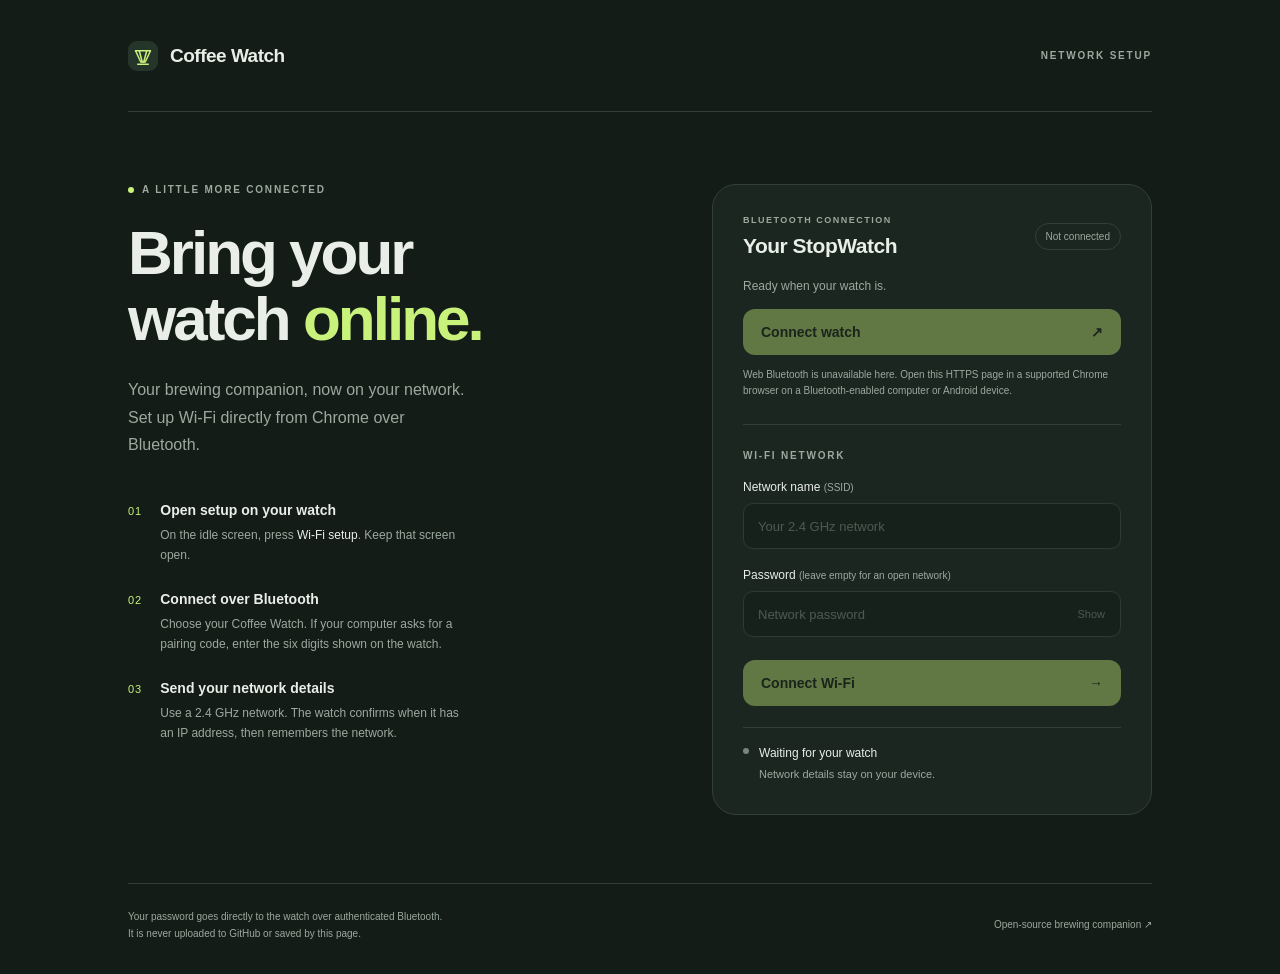
==== web/index.html @ 6f36d67e "Add authenticated BLE Wi-Fi setup and GitHub Pages configuration page" ====
<!doctype html>
<html lang="en">
<head>
  <meta charset="utf-8">
  <meta name="viewport" content="width=device-width, initial-scale=1">
  <meta name="description" content="Connect your Coffee Watch to Wi-Fi using Chrome and Web Bluetooth.">
  <meta http-equiv="Content-Security-Policy" content="default-src 'self'; script-src 'self'; style-src 'self'; connect-src 'none'; img-src 'self' data:; object-src 'none'; base-uri 'none'; form-action 'none'">
  <meta name="theme-color" content="#141c18">
  <title>Wi-Fi setup · Coffee Watch</title>
  <link rel="icon" href="./favicon.svg" type="image/svg+xml">
  <link rel="stylesheet" href="./style.css">
  <script type="module" src="./app.mjs"></script>
</head>
<body>
  <div class="shell">
    <header class="topbar"><a class="brand" href="./" aria-label="Coffee Watch home"><img src="./favicon.svg" width="30" height="30" alt=""><span>Coffee Watch</span></a><span class="edition">NETWORK SETUP</span></header>
    <main>
      <section class="intro" aria-labelledby="title">
        <div class="eyebrow"><span class="dot"></span> A LITTLE MORE CONNECTED</div>
        <h1 id="title">Bring your<br>watch <em>online.</em></h1>
        <p class="lead">Your brewing companion, now on your network. Set up Wi-Fi directly from Chrome over Bluetooth.</p>
        <ol class="steps">
          <li><span class="step-no">01</span><div><h2>Open setup on your watch</h2><p>On the idle screen, press <strong>Wi-Fi setup</strong>. Keep that screen open.</p></div></li>
          <li><span class="step-no">02</span><div><h2>Connect over Bluetooth</h2><p>Choose your Coffee Watch. If your computer asks for a pairing code, enter the six digits shown on the watch.</p></div></li>
          <li><span class="step-no">03</span><div><h2>Send your network details</h2><p>Use a 2.4 GHz network. The watch confirms when it has an IP address, then remembers the network.</p></div></li>
        </ol>
      </section>
      <section class="setup-card" aria-labelledby="setup-title">
        <div class="card-head"><div><div class="eyebrow">BLUETOOTH CONNECTION</div><h2 id="setup-title">Your StopWatch</h2></div><span id="connection-badge" class="badge">Not connected</span></div>
        <p id="device-name" class="device-name">Ready when your watch is.</p>
        <button id="connect" class="primary" type="button">Connect watch <span aria-hidden="true">↗</span></button>
        <p id="compatibility" class="hint">Use Chrome on a Bluetooth-enabled computer or Android device.</p>
        <div class="separator"></div>
        <form id="network-form" autocomplete="off">
          <fieldset id="network-fields" disabled>
            <legend>WI-FI NETWORK</legend>
            <label for="ssid">Network name <span>(SSID)</span></label>
            <input id="ssid" type="text" autocomplete="off" autocapitalize="none" spellcheck="false" placeholder="Your 2.4 GHz network" required>
            <label for="password">Password <span>(leave empty for an open network)</span></label>
            <div class="password-wrap"><input id="password" type="password" autocomplete="off" autocapitalize="none" spellcheck="false" placeholder="Network password"><button id="show-password" class="show" type="button" aria-label="Show password" aria-pressed="false">Show</button></div>
            <button id="join" class="primary join" type="submit">Connect Wi-Fi <span aria-hidden="true">→</span></button>
          </fieldset>
        </form>
        <div id="network-status" class="network-status" role="status" aria-live="polite"><span class="status-dot"></span><div><strong id="status-title">Waiting for your watch</strong><p id="status-detail">Network details stay on your device.</p></div></div>
        <button id="forget" class="text-button" type="button" hidden>Forget saved network</button>
        <p id="error" class="error" role="alert" hidden></p>
      </section>
    </main>
    <footer><p>Your password goes directly to the watch over authenticated Bluetooth.<br>It is never uploaded to GitHub or saved by this page.</p><a href="https://github.com/e7h4n/coffee-watch">Open-source brewing companion <span aria-hidden="true">↗</span></a></footer>
  </div>
</body>
</html>
---- web/style.css ----
:root{color-scheme:dark;--bg:#141c18;--surface:#1b2620;--line:#334038;--fg:#e9eee8;--muted:#9ba99f;--accent:#c9f27b;--error:#f0b5a2;font-family:Inter,ui-sans-serif,-apple-system,BlinkMacSystemFont,"Segoe UI",sans-serif;background:var(--bg);color:var(--fg)}*{box-sizing:border-box}body{margin:0}button,input{font:inherit}button,a,input{-webkit-tap-highlight-color:transparent}a{color:inherit;text-decoration:none}button{cursor:pointer}button:disabled{cursor:not-allowed;opacity:.4}button:focus-visible,a:focus-visible,input:focus-visible{outline:2px solid var(--accent);outline-offset:4px}.shell{max-width:1120px;margin:auto;padding:0 48px}.topbar{height:112px;display:flex;align-items:center;justify-content:space-between;border-bottom:1px solid var(--line)}.brand{display:flex;align-items:center;gap:12px;font-size:19px;font-weight:650;letter-spacing:-.5px}.edition,.eyebrow,legend{font-size:10px;letter-spacing:1.8px;font-weight:650}.edition{color:var(--muted)}main{display:grid;grid-template-columns:1fr 440px;gap:72px;padding:72px 0 68px}.eyebrow{color:var(--muted);display:flex;align-items:center;gap:8px}.dot{width:6px;height:6px;border-radius:50%;background:var(--accent)}h1{font-size:62px;letter-spacing:-3px;line-height:1.06;font-weight:550;margin:25px 0}h1 em{font-style:normal;color:var(--accent)}.lead{font-size:16px;line-height:1.7;max-width:345px;color:var(--muted);margin:0}.steps{padding:0;margin:44px 0 0;list-style:none;display:grid;gap:25px}.steps li{display:flex;gap:18px}.step-no{font-size:11px;letter-spacing:1px;color:var(--accent);padding-top:3px}.steps h2{font-size:14px;font-weight:550;margin:0 0 7px}.steps p{font-size:12px;line-height:1.7;color:var(--muted);margin:0;max-width:310px}.steps strong{font-weight:500;color:var(--fg)}.setup-card{background:var(--surface);border:1px solid var(--line);border-radius:24px;padding:30px;align-self:start}.card-head{display:flex;justify-content:space-between;align-items:center;gap:12px}.card-head .eyebrow{font-size:9px;letter-spacing:1.5px}.card-head h2{font-weight:550;font-size:21px;letter-spacing:-.5px;margin:9px 0 0}.badge{border:1px solid var(--line);border-radius:30px;padding:7px 10px;font-size:10px;white-space:nowrap;color:var(--muted)}.badge.connected{color:var(--accent);border-color:#52693c;background:#263321}.device-name{color:var(--muted);font-size:12px;margin:21px 0 16px}.primary{display:flex;align-items:center;justify-content:space-between;gap:12px;background:var(--accent);color:#182312;border:0;border-radius:12px;padding:15px 18px;width:100%;font-size:14px;font-weight:600;transition:background .15s,transform .15s}.primary:hover:not(:disabled){background:#d6ff8e}.primary:active:not(:disabled){transform:translateY(1px)}.primary.secondary{background:#2b3a30;color:var(--fg);border:1px solid var(--line)}.hint{font-size:10px;color:var(--muted);line-height:1.6;margin:12px 0 0}.separator{height:1px;background:var(--line);margin:25px 0}fieldset{border:0;padding:0;margin:0;min-width:0}legend{color:var(--muted);padding:0;margin-bottom:19px}label{display:block;font-size:12px;margin-bottom:9px}label span{color:var(--muted);font-size:10px}input{width:100%;border:1px solid #405046;background:#141e18;color:var(--fg);border-radius:10px;padding:13px 14px;min-height:46px;font-size:13px}input::placeholder{color:#7d8d81}input:disabled{opacity:.5}#ssid{margin-bottom:19px}.password-wrap{position:relative}.password-wrap input{padding-right:60px}.show{position:absolute;right:10px;top:0;height:46px;border:0;background:transparent;color:var(--muted);font-size:11px}.join{margin-top:23px}.network-status{margin-top:21px;padding:15px 0 0;border-top:1px solid var(--line);display:flex;gap:10px;align-items:flex-start}.status-dot{background:#78867c;width:6px;height:6px;flex:0 0 6px;border-radius:50%;margin-top:5px}.network-status.success .status-dot{background:var(--accent)}.network-status.problem .status-dot{background:var(--error)}.network-status strong{font-size:12px;font-weight:500}.network-status p{font-size:11px;line-height:1.6;color:var(--muted);margin:5px 0 0;overflow-wrap:anywhere}.text-button{border:0;padding:0;background:transparent;color:var(--muted);font-size:11px;text-decoration:underline;text-underline-offset:3px;margin-top:15px}.error{color:var(--error);font-size:12px;line-height:1.6;margin:17px 0 0}footer{border-top:1px solid var(--line);padding:24px 0 32px;display:flex;align-items:center;justify-content:space-between;gap:30px;font-size:10px;color:var(--muted);line-height:1.7}footer p{margin:0}footer a{white-space:nowrap}footer a:hover{color:var(--accent)}[hidden]{display:none!important}@media(max-width:900px){.shell{padding:0 28px}main{gap:32px;grid-template-columns:1fr 400px}h1{font-size:52px;letter-spacing:-2.5px}}@media(max-width:740px){.shell{max-width:520px;padding:0 22px}.topbar{height:82px}main{grid-template-columns:1fr;gap:34px;padding:38px 0}.intro h1{font-size:52px;margin:20px 0}.lead{max-width:100%;font-size:15px}.steps{margin-top:28px;gap:20px}.steps p{max-width:100%}.setup-card{padding:25px;border-radius:20px}footer{align-items:flex-start;flex-direction:column;gap:16px}.edition{font-size:9px}}@media(prefers-reduced-motion:reduce){*{transition:none!important}}
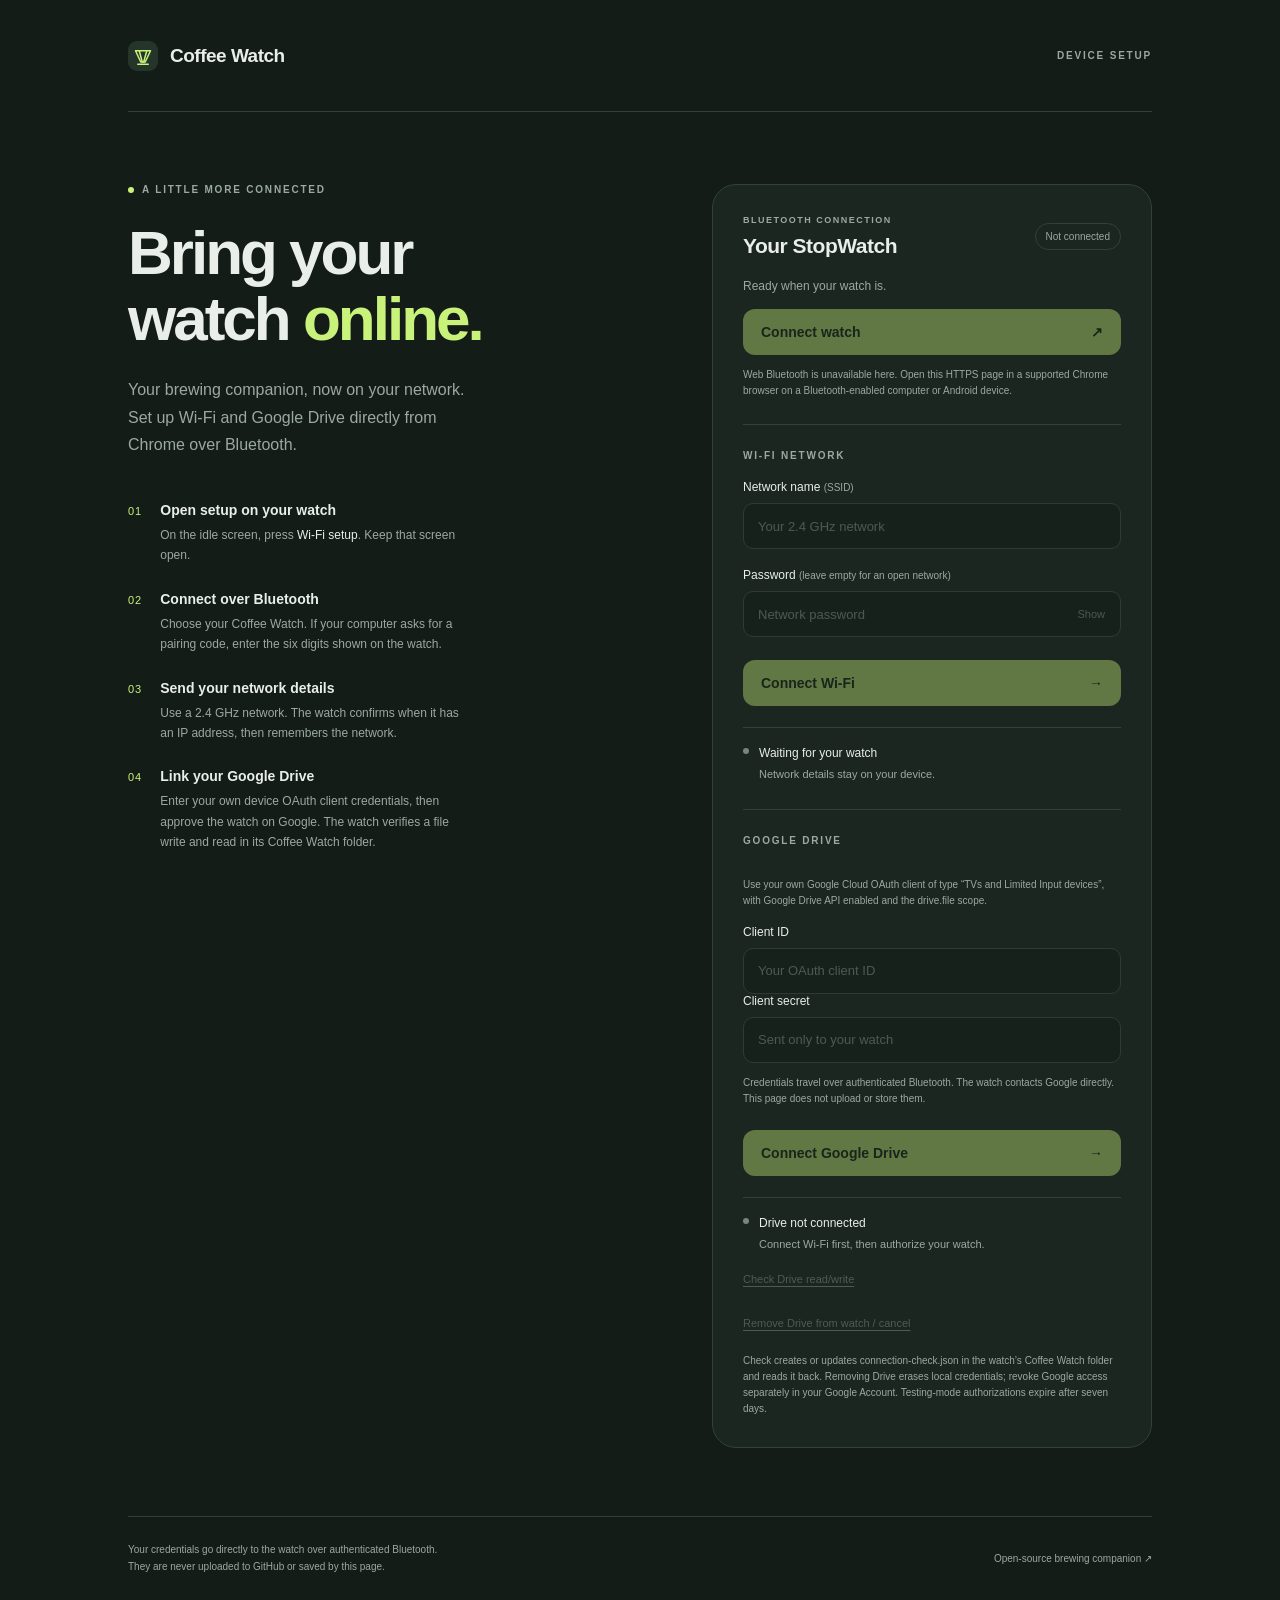
==== commit c0a6e01f: "Add user-provided Google Drive device authorization over secure BLE" ====
--- a/web/index.html
+++ b/web/index.html
@@ -3,32 +3,34 @@
 <head>
   <meta charset="utf-8">
   <meta name="viewport" content="width=device-width, initial-scale=1">
-  <meta name="description" content="Connect your Coffee Watch to Wi-Fi using Chrome and Web Bluetooth.">
+  <meta name="description" content="Configure Coffee Watch Wi-Fi and Google Drive using Chrome and Web Bluetooth.">
   <meta http-equiv="Content-Security-Policy" content="default-src 'self'; script-src 'self'; style-src 'self'; connect-src 'none'; img-src 'self' data:; object-src 'none'; base-uri 'none'; form-action 'none'">
   <meta name="theme-color" content="#141c18">
-  <title>Wi-Fi setup · Coffee Watch</title>
+  <title>Device setup · Coffee Watch</title>
   <link rel="icon" href="./favicon.svg" type="image/svg+xml">
   <link rel="stylesheet" href="./style.css">
   <script type="module" src="./app.mjs"></script>
 </head>
 <body>
   <div class="shell">
-    <header class="topbar"><a class="brand" href="./" aria-label="Coffee Watch home"><img src="./favicon.svg" width="30" height="30" alt=""><span>Coffee Watch</span></a><span class="edition">NETWORK SETUP</span></header>
+    <header class="topbar"><a class="brand" href="./" aria-label="Coffee Watch home"><img src="./favicon.svg" width="30" height="30" alt=""><span>Coffee Watch</span></a><span class="edition">DEVICE SETUP</span></header>
     <main>
       <section class="intro" aria-labelledby="title">
         <div class="eyebrow"><span class="dot"></span> A LITTLE MORE CONNECTED</div>
         <h1 id="title">Bring your<br>watch <em>online.</em></h1>
-        <p class="lead">Your brewing companion, now on your network. Set up Wi-Fi directly from Chrome over Bluetooth.</p>
+        <p class="lead">Your brewing companion, now on your network. Set up Wi-Fi and Google Drive directly from Chrome over Bluetooth.</p>
         <ol class="steps">
           <li><span class="step-no">01</span><div><h2>Open setup on your watch</h2><p>On the idle screen, press <strong>Wi-Fi setup</strong>. Keep that screen open.</p></div></li>
           <li><span class="step-no">02</span><div><h2>Connect over Bluetooth</h2><p>Choose your Coffee Watch. If your computer asks for a pairing code, enter the six digits shown on the watch.</p></div></li>
           <li><span class="step-no">03</span><div><h2>Send your network details</h2><p>Use a 2.4 GHz network. The watch confirms when it has an IP address, then remembers the network.</p></div></li>
+          <li><span class="step-no">04</span><div><h2>Link your Google Drive</h2><p>Enter your own device OAuth client credentials, then approve the watch on Google. The watch verifies a file write and read in its Coffee Watch folder.</p></div></li>
         </ol>
       </section>
       <section class="setup-card" aria-labelledby="setup-title">
         <div class="card-head"><div><div class="eyebrow">BLUETOOTH CONNECTION</div><h2 id="setup-title">Your StopWatch</h2></div><span id="connection-badge" class="badge">Not connected</span></div>
         <p id="device-name" class="device-name">Ready when your watch is.</p>
         <button id="connect" class="primary" type="button">Connect watch <span aria-hidden="true">↗</span></button>
+        <p id="error" class="error" role="alert" hidden></p>
         <p id="compatibility" class="hint">Use Chrome on a Bluetooth-enabled computer or Android device.</p>
         <div class="separator"></div>
         <form id="network-form" autocomplete="off">
@@ -43,10 +45,33 @@
         </form>
         <div id="network-status" class="network-status" role="status" aria-live="polite"><span class="status-dot"></span><div><strong id="status-title">Waiting for your watch</strong><p id="status-detail">Network details stay on your device.</p></div></div>
         <button id="forget" class="text-button" type="button" hidden>Forget saved network</button>
-        <p id="error" class="error" role="alert" hidden></p>
+        <div class="separator"></div>
+        <form id="drive-form" autocomplete="off">
+          <fieldset id="drive-fields" disabled>
+            <legend>GOOGLE DRIVE</legend>
+            <p class="hint">Use your own Google Cloud OAuth client of type “TVs and Limited Input devices”, with Google Drive API enabled and the drive.file scope.</p>
+            <label for="client-id">Client ID</label>
+            <input id="client-id" type="text" autocomplete="off" autocapitalize="none" spellcheck="false" maxlength="128" placeholder="Your OAuth client ID" required>
+            <label for="client-secret">Client secret</label>
+            <input id="client-secret" type="password" autocomplete="off" autocapitalize="none" spellcheck="false" maxlength="96" placeholder="Sent only to your watch" required>
+            <p class="hint">Credentials travel over authenticated Bluetooth. The watch contacts Google directly. This page does not upload or store them.</p>
+            <button class="primary join" type="submit">Connect Google Drive <span aria-hidden="true">→</span></button>
+          </fieldset>
+        </form>
+        <p id="drive-error" class="error" role="alert" hidden></p>
+        <div id="drive-result" class="network-status" role="status" aria-live="polite"><span class="status-dot"></span><div><strong id="drive-title">Drive not connected</strong><p id="drive-detail">Connect Wi-Fi first, then authorize your watch.</p></div></div>
+        <div id="drive-authorization" hidden>
+          <p class="hint">Enter this code on Google’s authorization page:</p>
+          <p id="drive-code" class="authorization-code"></p>
+          <a id="drive-authorize" class="primary authorization-link" target="_blank" rel="noopener noreferrer" referrerpolicy="no-referrer">Open Google authorization ↗</a>
+        </div>
+        <a id="drive-folder" class="text-button" target="_blank" rel="noopener noreferrer" referrerpolicy="no-referrer" hidden>Open Coffee Watch folder ↗</a>
+        <button id="drive-verify" class="text-button" type="button" disabled>Check Drive read/write</button>
+        <button id="drive-forget" class="text-button" type="button" disabled>Remove Drive from watch / cancel</button>
+        <p class="hint">Check creates or updates connection-check.json in the watch’s Coffee Watch folder and reads it back. Removing Drive erases local credentials; revoke Google access separately in your Google Account. Testing-mode authorizations expire after seven days.</p>
       </section>
     </main>
-    <footer><p>Your password goes directly to the watch over authenticated Bluetooth.<br>It is never uploaded to GitHub or saved by this page.</p><a href="https://github.com/e7h4n/coffee-watch">Open-source brewing companion <span aria-hidden="true">↗</span></a></footer>
+    <footer><p>Your credentials go directly to the watch over authenticated Bluetooth.<br>They are never uploaded to GitHub or saved by this page.</p><a href="https://github.com/e7h4n/coffee-watch">Open-source brewing companion <span aria-hidden="true">↗</span></a></footer>
   </div>
 </body>
 </html>
--- a/web/style.css
+++ b/web/style.css
@@ -1 +1,10 @@
 :root{color-scheme:dark;--bg:#141c18;--surface:#1b2620;--line:#334038;--fg:#e9eee8;--muted:#9ba99f;--accent:#c9f27b;--error:#f0b5a2;font-family:Inter,ui-sans-serif,-apple-system,BlinkMacSystemFont,"Segoe UI",sans-serif;background:var(--bg);color:var(--fg)}*{box-sizing:border-box}body{margin:0}button,input{font:inherit}button,a,input{-webkit-tap-highlight-color:transparent}a{color:inherit;text-decoration:none}button{cursor:pointer}button:disabled{cursor:not-allowed;opacity:.4}button:focus-visible,a:focus-visible,input:focus-visible{outline:2px solid var(--accent);outline-offset:4px}.shell{max-width:1120px;margin:auto;padding:0 48px}.topbar{height:112px;display:flex;align-items:center;justify-content:space-between;border-bottom:1px solid var(--line)}.brand{display:flex;align-items:center;gap:12px;font-size:19px;font-weight:650;letter-spacing:-.5px}.edition,.eyebrow,legend{font-size:10px;letter-spacing:1.8px;font-weight:650}.edition{color:var(--muted)}main{display:grid;grid-template-columns:1fr 440px;gap:72px;padding:72px 0 68px}.eyebrow{color:var(--muted);display:flex;align-items:center;gap:8px}.dot{width:6px;height:6px;border-radius:50%;background:var(--accent)}h1{font-size:62px;letter-spacing:-3px;line-height:1.06;font-weight:550;margin:25px 0}h1 em{font-style:normal;color:var(--accent)}.lead{font-size:16px;line-height:1.7;max-width:345px;color:var(--muted);margin:0}.steps{padding:0;margin:44px 0 0;list-style:none;display:grid;gap:25px}.steps li{display:flex;gap:18px}.step-no{font-size:11px;letter-spacing:1px;color:var(--accent);padding-top:3px}.steps h2{font-size:14px;font-weight:550;margin:0 0 7px}.steps p{font-size:12px;line-height:1.7;color:var(--muted);margin:0;max-width:310px}.steps strong{font-weight:500;color:var(--fg)}.setup-card{background:var(--surface);border:1px solid var(--line);border-radius:24px;padding:30px;align-self:start}.card-head{display:flex;justify-content:space-between;align-items:center;gap:12px}.card-head .eyebrow{font-size:9px;letter-spacing:1.5px}.card-head h2{font-weight:550;font-size:21px;letter-spacing:-.5px;margin:9px 0 0}.badge{border:1px solid var(--line);border-radius:30px;padding:7px 10px;font-size:10px;white-space:nowrap;color:var(--muted)}.badge.connected{color:var(--accent);border-color:#52693c;background:#263321}.device-name{color:var(--muted);font-size:12px;margin:21px 0 16px}.primary{display:flex;align-items:center;justify-content:space-between;gap:12px;background:var(--accent);color:#182312;border:0;border-radius:12px;padding:15px 18px;width:100%;font-size:14px;font-weight:600;transition:background .15s,transform .15s}.primary:hover:not(:disabled){background:#d6ff8e}.primary:active:not(:disabled){transform:translateY(1px)}.primary.secondary{background:#2b3a30;color:var(--fg);border:1px solid var(--line)}.hint{font-size:10px;color:var(--muted);line-height:1.6;margin:12px 0 0}.separator{height:1px;background:var(--line);margin:25px 0}fieldset{border:0;padding:0;margin:0;min-width:0}legend{color:var(--muted);padding:0;margin-bottom:19px}label{display:block;font-size:12px;margin-bottom:9px}label span{color:var(--muted);font-size:10px}input{width:100%;border:1px solid #405046;background:#141e18;color:var(--fg);border-radius:10px;padding:13px 14px;min-height:46px;font-size:13px}input::placeholder{color:#7d8d81}input:disabled{opacity:.5}#ssid{margin-bottom:19px}.password-wrap{position:relative}.password-wrap input{padding-right:60px}.show{position:absolute;right:10px;top:0;height:46px;border:0;background:transparent;color:var(--muted);font-size:11px}.join{margin-top:23px}.network-status{margin-top:21px;padding:15px 0 0;border-top:1px solid var(--line);display:flex;gap:10px;align-items:flex-start}.status-dot{background:#78867c;width:6px;height:6px;flex:0 0 6px;border-radius:50%;margin-top:5px}.network-status.success .status-dot{background:var(--accent)}.network-status.problem .status-dot{background:var(--error)}.network-status strong{font-size:12px;font-weight:500}.network-status p{font-size:11px;line-height:1.6;color:var(--muted);margin:5px 0 0;overflow-wrap:anywhere}.text-button{border:0;padding:0;background:transparent;color:var(--muted);font-size:11px;text-decoration:underline;text-underline-offset:3px;margin-top:15px}.error{color:var(--error);font-size:12px;line-height:1.6;margin:17px 0 0}footer{border-top:1px solid var(--line);padding:24px 0 32px;display:flex;align-items:center;justify-content:space-between;gap:30px;font-size:10px;color:var(--muted);line-height:1.7}footer p{margin:0}footer a{white-space:nowrap}footer a:hover{color:var(--accent)}[hidden]{display:none!important}@media(max-width:900px){.shell{padding:0 28px}main{gap:32px;grid-template-columns:1fr 400px}h1{font-size:52px;letter-spacing:-2.5px}}@media(max-width:740px){.shell{max-width:520px;padding:0 22px}.topbar{height:82px}main{grid-template-columns:1fr;gap:34px;padding:38px 0}.intro h1{font-size:52px;margin:20px 0}.lead{max-width:100%;font-size:15px}.steps{margin-top:28px;gap:20px}.steps p{max-width:100%}.setup-card{padding:25px;border-radius:20px}footer{align-items:flex-start;flex-direction:column;gap:16px}.edition{font-size:9px}}@media(prefers-reduced-motion:reduce){*{transition:none!important}}
+
+.authorization-code {font-size:clamp(1.6rem,4vw,2.4rem);font-weight:700;letter-spacing:.12em;color:var(--accent,#cbf57b);overflow-wrap:anywhere;}
+.authorization-link {display:block;text-align:center;text-decoration:none;padding:1rem;border-radius:1rem;background:#cbf57b;color:#182214;}
+#client-id {overflow-wrap:anywhere;}
+#drive-folder {display:inline-block;}
+#drive-folder[hidden] {display:none;}
+
+#drive-fields .hint {margin:12px 0 16px;}
+#drive-verify,#drive-forget {display:block;min-height:36px;margin-top:8px;text-align:left;}
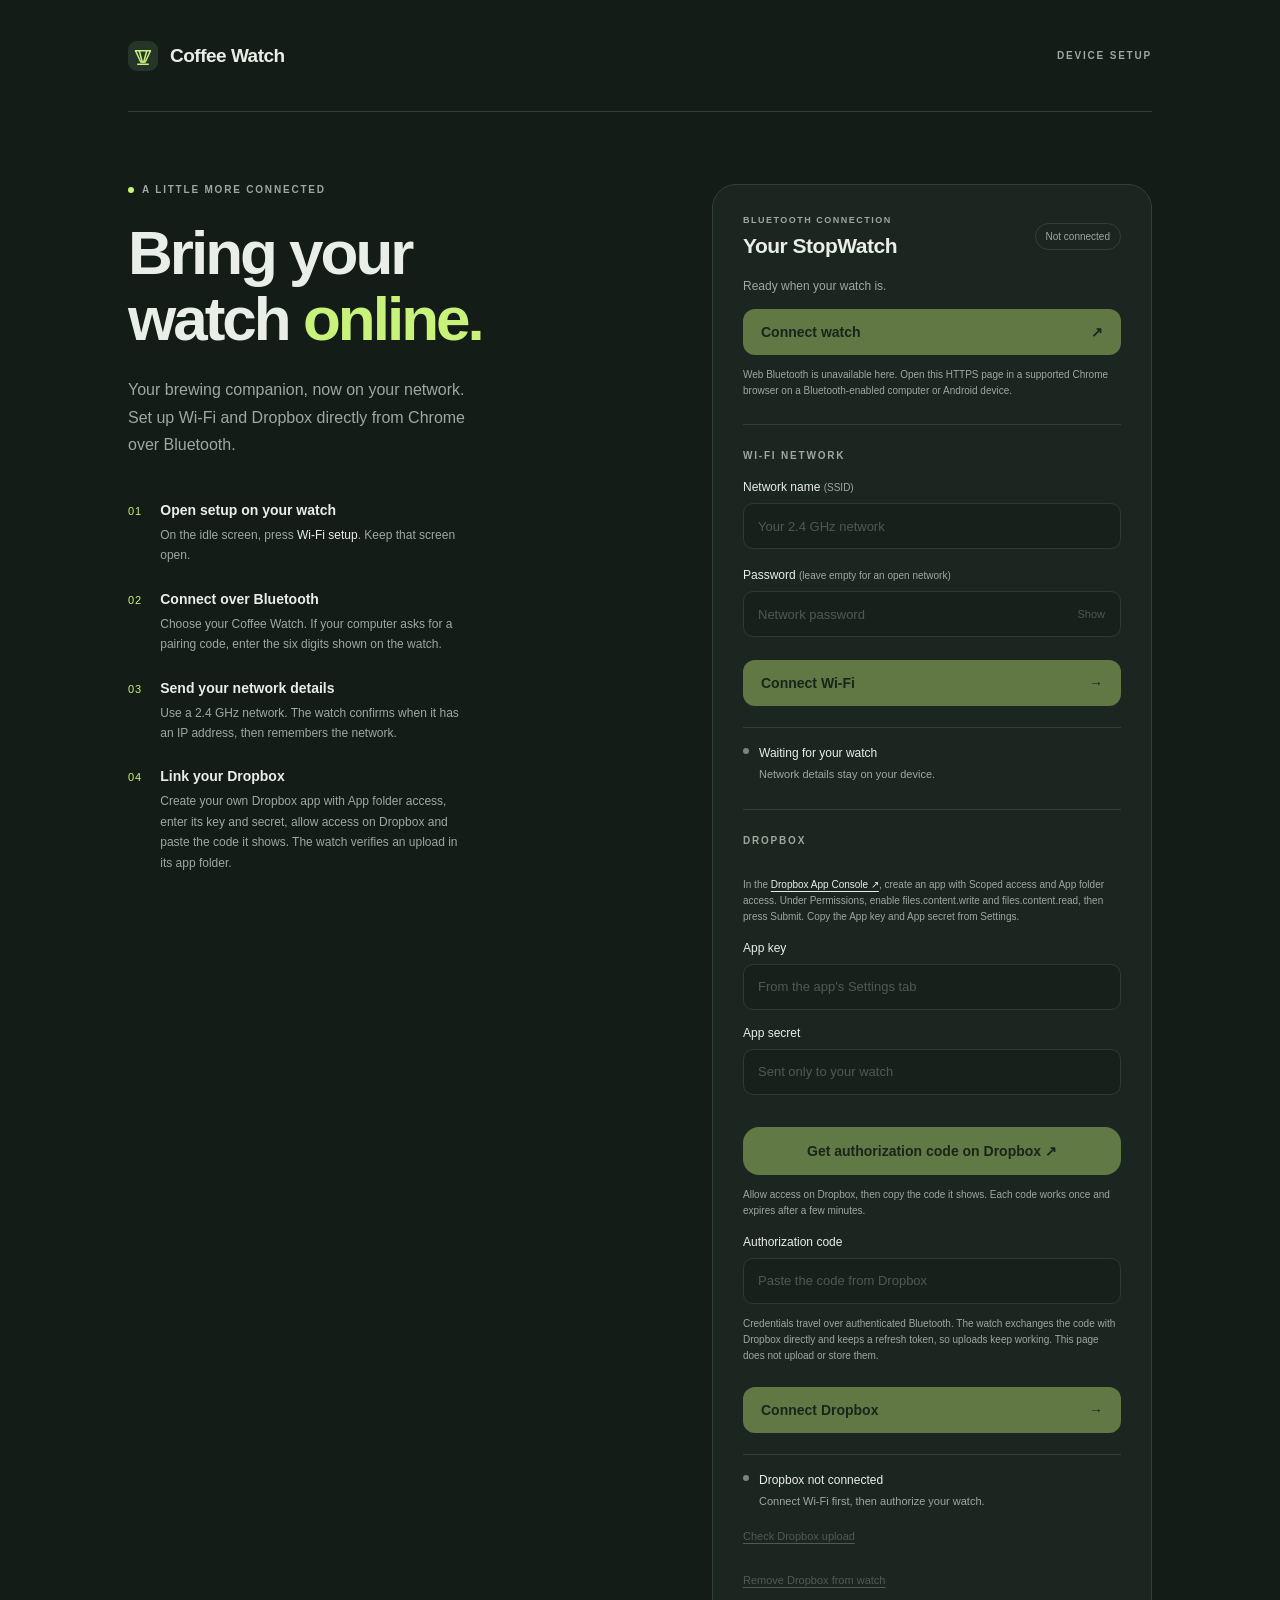
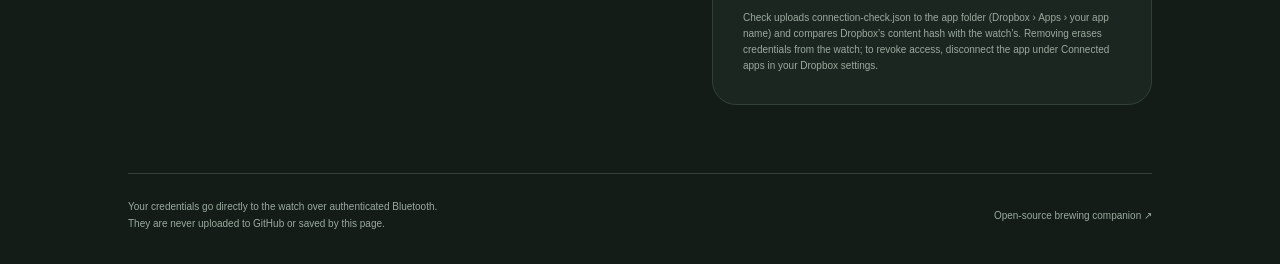
==== commit e83f173f: "Store brew records and probe traces in Dropbox instead of Google Drive The setup page now links the " ====
--- a/web/index.html
+++ b/web/index.html
@@ -3,7 +3,7 @@
 <head>
   <meta charset="utf-8">
   <meta name="viewport" content="width=device-width, initial-scale=1">
-  <meta name="description" content="Configure Coffee Watch Wi-Fi and Google Drive using Chrome and Web Bluetooth.">
+  <meta name="description" content="Configure Coffee Watch Wi-Fi and Dropbox using Chrome and Web Bluetooth.">
   <meta http-equiv="Content-Security-Policy" content="default-src 'self'; script-src 'self'; style-src 'self'; connect-src 'none'; img-src 'self' data:; object-src 'none'; base-uri 'none'; form-action 'none'">
   <meta name="theme-color" content="#141c18">
   <title>Device setup · Coffee Watch</title>
@@ -18,12 +18,12 @@
       <section class="intro" aria-labelledby="title">
         <div class="eyebrow"><span class="dot"></span> A LITTLE MORE CONNECTED</div>
         <h1 id="title">Bring your<br>watch <em>online.</em></h1>
-        <p class="lead">Your brewing companion, now on your network. Set up Wi-Fi and Google Drive directly from Chrome over Bluetooth.</p>
+        <p class="lead">Your brewing companion, now on your network. Set up Wi-Fi and Dropbox directly from Chrome over Bluetooth.</p>
         <ol class="steps">
           <li><span class="step-no">01</span><div><h2>Open setup on your watch</h2><p>On the idle screen, press <strong>Wi-Fi setup</strong>. Keep that screen open.</p></div></li>
           <li><span class="step-no">02</span><div><h2>Connect over Bluetooth</h2><p>Choose your Coffee Watch. If your computer asks for a pairing code, enter the six digits shown on the watch.</p></div></li>
           <li><span class="step-no">03</span><div><h2>Send your network details</h2><p>Use a 2.4 GHz network. The watch confirms when it has an IP address, then remembers the network.</p></div></li>
-          <li><span class="step-no">04</span><div><h2>Link your Google Drive</h2><p>Enter your own device OAuth client credentials, then approve the watch on Google. The watch verifies a file write and read in its Coffee Watch folder.</p></div></li>
+          <li><span class="step-no">04</span><div><h2>Link your Dropbox</h2><p>Create your own Dropbox app with App folder access, enter its key and secret, allow access on Dropbox and paste the code it shows. The watch verifies an upload in its app folder.</p></div></li>
         </ol>
       </section>
       <section class="setup-card" aria-labelledby="setup-title">
@@ -46,29 +46,27 @@
         <div id="network-status" class="network-status" role="status" aria-live="polite"><span class="status-dot"></span><div><strong id="status-title">Waiting for your watch</strong><p id="status-detail">Network details stay on your device.</p></div></div>
         <button id="forget" class="text-button" type="button" hidden>Forget saved network</button>
         <div class="separator"></div>
-        <form id="drive-form" autocomplete="off">
-          <fieldset id="drive-fields" disabled>
-            <legend>GOOGLE DRIVE</legend>
-            <p class="hint">Use your own Google Cloud OAuth client of type “TVs and Limited Input devices”, with Google Drive API enabled and the drive.file scope.</p>
-            <label for="client-id">Client ID</label>
-            <input id="client-id" type="text" autocomplete="off" autocapitalize="none" spellcheck="false" maxlength="128" placeholder="Your OAuth client ID" required>
-            <label for="client-secret">Client secret</label>
-            <input id="client-secret" type="password" autocomplete="off" autocapitalize="none" spellcheck="false" maxlength="96" placeholder="Sent only to your watch" required>
-            <p class="hint">Credentials travel over authenticated Bluetooth. The watch contacts Google directly. This page does not upload or store them.</p>
-            <button class="primary join" type="submit">Connect Google Drive <span aria-hidden="true">→</span></button>
+        <form id="dropbox-form" autocomplete="off">
+          <fieldset id="dropbox-fields" disabled>
+            <legend>DROPBOX</legend>
+            <p class="hint">In the <a class="inline-link" href="https://www.dropbox.com/developers/apps" target="_blank" rel="noopener noreferrer" referrerpolicy="no-referrer">Dropbox App Console ↗</a>, create an app with Scoped access and App folder access. Under Permissions, enable files.content.write and files.content.read, then press Submit. Copy the App key and App secret from Settings.</p>
+            <label for="app-key">App key</label>
+            <input id="app-key" type="text" autocomplete="off" autocapitalize="none" spellcheck="false" maxlength="32" placeholder="From the app's Settings tab" required>
+            <label for="app-secret">App secret</label>
+            <input id="app-secret" type="password" autocomplete="off" autocapitalize="none" spellcheck="false" maxlength="32" placeholder="Sent only to your watch" required>
+            <a id="dropbox-authorize" class="primary authorization-link" target="_blank" rel="noopener noreferrer" referrerpolicy="no-referrer">Get authorization code on Dropbox ↗</a>
+            <p class="hint">Allow access on Dropbox, then copy the code it shows. Each code works once and expires after a few minutes.</p>
+            <label for="auth-code">Authorization code</label>
+            <input id="auth-code" type="password" autocomplete="off" autocapitalize="none" spellcheck="false" maxlength="128" placeholder="Paste the code from Dropbox" required>
+            <p class="hint">Credentials travel over authenticated Bluetooth. The watch exchanges the code with Dropbox directly and keeps a refresh token, so uploads keep working. This page does not upload or store them.</p>
+            <button class="primary join" type="submit">Connect Dropbox <span aria-hidden="true">→</span></button>
           </fieldset>
         </form>
-        <p id="drive-error" class="error" role="alert" hidden></p>
-        <div id="drive-result" class="network-status" role="status" aria-live="polite"><span class="status-dot"></span><div><strong id="drive-title">Drive not connected</strong><p id="drive-detail">Connect Wi-Fi first, then authorize your watch.</p></div></div>
-        <div id="drive-authorization" hidden>
-          <p class="hint">Enter this code on Google’s authorization page:</p>
-          <p id="drive-code" class="authorization-code"></p>
-          <a id="drive-authorize" class="primary authorization-link" target="_blank" rel="noopener noreferrer" referrerpolicy="no-referrer">Open Google authorization ↗</a>
-        </div>
-        <a id="drive-folder" class="text-button" target="_blank" rel="noopener noreferrer" referrerpolicy="no-referrer" hidden>Open Coffee Watch folder ↗</a>
-        <button id="drive-verify" class="text-button" type="button" disabled>Check Drive read/write</button>
-        <button id="drive-forget" class="text-button" type="button" disabled>Remove Drive from watch / cancel</button>
-        <p class="hint">Check creates or updates connection-check.json in the watch’s Coffee Watch folder and reads it back. Removing Drive erases local credentials; revoke Google access separately in your Google Account. Testing-mode authorizations expire after seven days.</p>
+        <p id="dropbox-error" class="error" role="alert" hidden></p>
+        <div id="dropbox-result" class="network-status" role="status" aria-live="polite"><span class="status-dot"></span><div><strong id="dropbox-title">Dropbox not connected</strong><p id="dropbox-detail">Connect Wi-Fi first, then authorize your watch.</p></div></div>
+        <button id="dropbox-verify" class="text-button" type="button" disabled>Check Dropbox upload</button>
+        <button id="dropbox-forget" class="text-button" type="button" disabled>Remove Dropbox from watch</button>
+        <p class="hint">Check uploads connection-check.json to the app folder (Dropbox › Apps › your app name) and compares Dropbox’s content hash with the watch’s. Removing erases credentials from the watch; to revoke access, disconnect the app under Connected apps in your Dropbox settings.</p>
       </section>
     </main>
     <footer><p>Your credentials go directly to the watch over authenticated Bluetooth.<br>They are never uploaded to GitHub or saved by this page.</p><a href="https://github.com/e7h4n/coffee-watch">Open-source brewing companion <span aria-hidden="true">↗</span></a></footer>
--- a/web/style.css
+++ b/web/style.css
@@ -1,10 +1,8 @@
 :root{color-scheme:dark;--bg:#141c18;--surface:#1b2620;--line:#334038;--fg:#e9eee8;--muted:#9ba99f;--accent:#c9f27b;--error:#f0b5a2;font-family:Inter,ui-sans-serif,-apple-system,BlinkMacSystemFont,"Segoe UI",sans-serif;background:var(--bg);color:var(--fg)}*{box-sizing:border-box}body{margin:0}button,input{font:inherit}button,a,input{-webkit-tap-highlight-color:transparent}a{color:inherit;text-decoration:none}button{cursor:pointer}button:disabled{cursor:not-allowed;opacity:.4}button:focus-visible,a:focus-visible,input:focus-visible{outline:2px solid var(--accent);outline-offset:4px}.shell{max-width:1120px;margin:auto;padding:0 48px}.topbar{height:112px;display:flex;align-items:center;justify-content:space-between;border-bottom:1px solid var(--line)}.brand{display:flex;align-items:center;gap:12px;font-size:19px;font-weight:650;letter-spacing:-.5px}.edition,.eyebrow,legend{font-size:10px;letter-spacing:1.8px;font-weight:650}.edition{color:var(--muted)}main{display:grid;grid-template-columns:1fr 440px;gap:72px;padding:72px 0 68px}.eyebrow{color:var(--muted);display:flex;align-items:center;gap:8px}.dot{width:6px;height:6px;border-radius:50%;background:var(--accent)}h1{font-size:62px;letter-spacing:-3px;line-height:1.06;font-weight:550;margin:25px 0}h1 em{font-style:normal;color:var(--accent)}.lead{font-size:16px;line-height:1.7;max-width:345px;color:var(--muted);margin:0}.steps{padding:0;margin:44px 0 0;list-style:none;display:grid;gap:25px}.steps li{display:flex;gap:18px}.step-no{font-size:11px;letter-spacing:1px;color:var(--accent);padding-top:3px}.steps h2{font-size:14px;font-weight:550;margin:0 0 7px}.steps p{font-size:12px;line-height:1.7;color:var(--muted);margin:0;max-width:310px}.steps strong{font-weight:500;color:var(--fg)}.setup-card{background:var(--surface);border:1px solid var(--line);border-radius:24px;padding:30px;align-self:start}.card-head{display:flex;justify-content:space-between;align-items:center;gap:12px}.card-head .eyebrow{font-size:9px;letter-spacing:1.5px}.card-head h2{font-weight:550;font-size:21px;letter-spacing:-.5px;margin:9px 0 0}.badge{border:1px solid var(--line);border-radius:30px;padding:7px 10px;font-size:10px;white-space:nowrap;color:var(--muted)}.badge.connected{color:var(--accent);border-color:#52693c;background:#263321}.device-name{color:var(--muted);font-size:12px;margin:21px 0 16px}.primary{display:flex;align-items:center;justify-content:space-between;gap:12px;background:var(--accent);color:#182312;border:0;border-radius:12px;padding:15px 18px;width:100%;font-size:14px;font-weight:600;transition:background .15s,transform .15s}.primary:hover:not(:disabled){background:#d6ff8e}.primary:active:not(:disabled){transform:translateY(1px)}.primary.secondary{background:#2b3a30;color:var(--fg);border:1px solid var(--line)}.hint{font-size:10px;color:var(--muted);line-height:1.6;margin:12px 0 0}.separator{height:1px;background:var(--line);margin:25px 0}fieldset{border:0;padding:0;margin:0;min-width:0}legend{color:var(--muted);padding:0;margin-bottom:19px}label{display:block;font-size:12px;margin-bottom:9px}label span{color:var(--muted);font-size:10px}input{width:100%;border:1px solid #405046;background:#141e18;color:var(--fg);border-radius:10px;padding:13px 14px;min-height:46px;font-size:13px}input::placeholder{color:#7d8d81}input:disabled{opacity:.5}#ssid{margin-bottom:19px}.password-wrap{position:relative}.password-wrap input{padding-right:60px}.show{position:absolute;right:10px;top:0;height:46px;border:0;background:transparent;color:var(--muted);font-size:11px}.join{margin-top:23px}.network-status{margin-top:21px;padding:15px 0 0;border-top:1px solid var(--line);display:flex;gap:10px;align-items:flex-start}.status-dot{background:#78867c;width:6px;height:6px;flex:0 0 6px;border-radius:50%;margin-top:5px}.network-status.success .status-dot{background:var(--accent)}.network-status.problem .status-dot{background:var(--error)}.network-status strong{font-size:12px;font-weight:500}.network-status p{font-size:11px;line-height:1.6;color:var(--muted);margin:5px 0 0;overflow-wrap:anywhere}.text-button{border:0;padding:0;background:transparent;color:var(--muted);font-size:11px;text-decoration:underline;text-underline-offset:3px;margin-top:15px}.error{color:var(--error);font-size:12px;line-height:1.6;margin:17px 0 0}footer{border-top:1px solid var(--line);padding:24px 0 32px;display:flex;align-items:center;justify-content:space-between;gap:30px;font-size:10px;color:var(--muted);line-height:1.7}footer p{margin:0}footer a{white-space:nowrap}footer a:hover{color:var(--accent)}[hidden]{display:none!important}@media(max-width:900px){.shell{padding:0 28px}main{gap:32px;grid-template-columns:1fr 400px}h1{font-size:52px;letter-spacing:-2.5px}}@media(max-width:740px){.shell{max-width:520px;padding:0 22px}.topbar{height:82px}main{grid-template-columns:1fr;gap:34px;padding:38px 0}.intro h1{font-size:52px;margin:20px 0}.lead{max-width:100%;font-size:15px}.steps{margin-top:28px;gap:20px}.steps p{max-width:100%}.setup-card{padding:25px;border-radius:20px}footer{align-items:flex-start;flex-direction:column;gap:16px}.edition{font-size:9px}}@media(prefers-reduced-motion:reduce){*{transition:none!important}}
 
-.authorization-code {font-size:clamp(1.6rem,4vw,2.4rem);font-weight:700;letter-spacing:.12em;color:var(--accent,#cbf57b);overflow-wrap:anywhere;}
-.authorization-link {display:block;text-align:center;text-decoration:none;padding:1rem;border-radius:1rem;background:#cbf57b;color:#182214;}
-#client-id {overflow-wrap:anywhere;}
-#drive-folder {display:inline-block;}
-#drive-folder[hidden] {display:none;}
-
-#drive-fields .hint {margin:12px 0 16px;}
-#drive-verify,#drive-forget {display:block;min-height:36px;margin-top:8px;text-align:left;}
+.authorization-link {display:block;text-align:center;text-decoration:none;padding:1rem;border-radius:1rem;background:#cbf57b;color:#182214;margin:16px 0 0;}
+.authorization-link:not([href]) {opacity:.4;pointer-events:none;}
+.inline-link {color:var(--fg);text-decoration:underline;text-underline-offset:3px;}
+#app-key,#app-secret {margin-bottom:16px;}
+#dropbox-fields .hint {margin:12px 0 16px;}
+#dropbox-verify,#dropbox-forget {display:block;min-height:36px;margin-top:8px;text-align:left;}
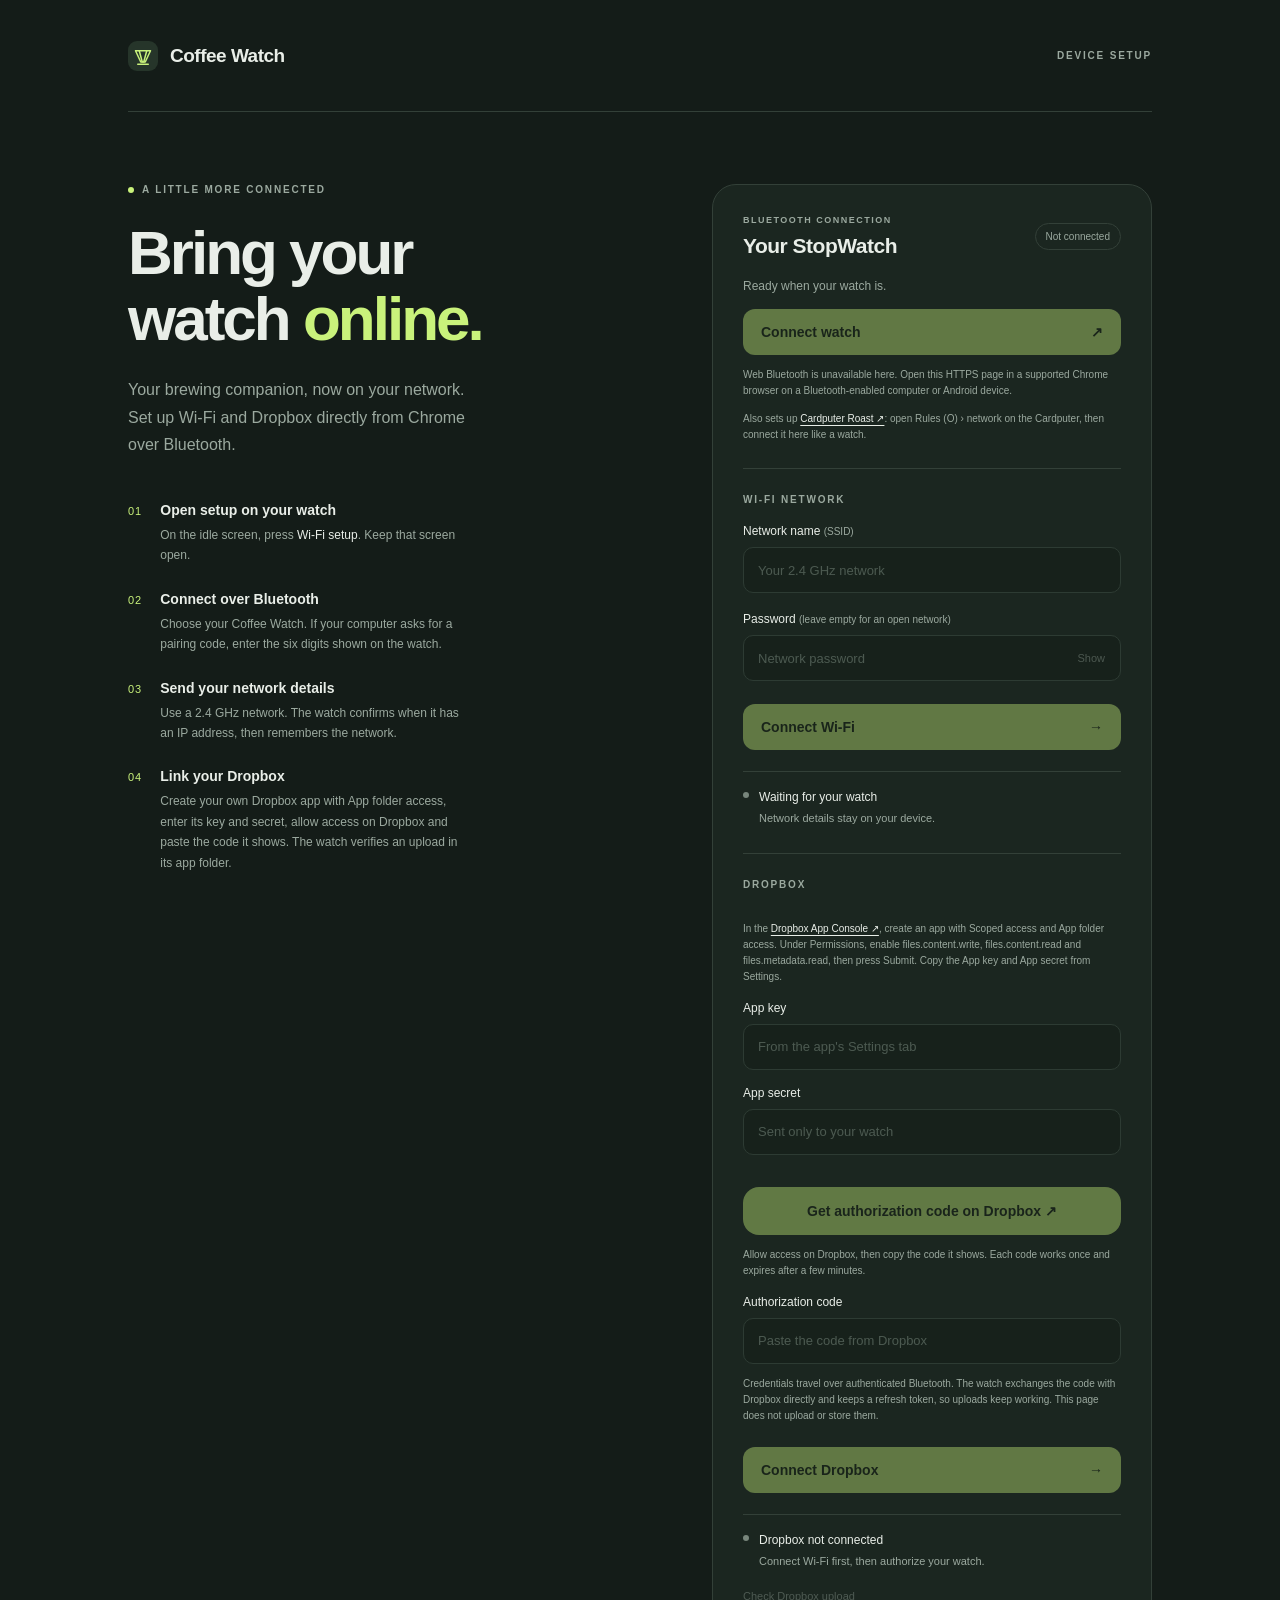
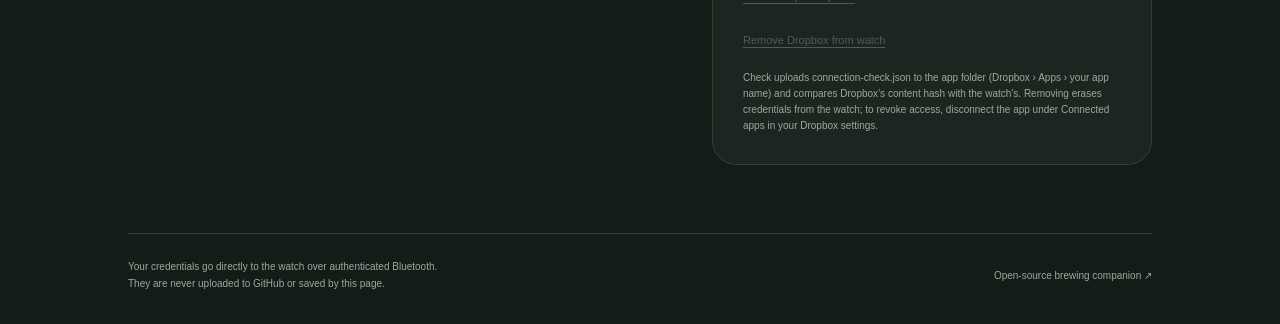
==== commit 98d6e707: "Request files.metadata.read in the Dropbox link; note Cardputer Roast The authorization link now ask" ====
--- a/web/index.html
+++ b/web/index.html
@@ -32,6 +32,7 @@
         <button id="connect" class="primary" type="button">Connect watch <span aria-hidden="true">↗</span></button>
         <p id="error" class="error" role="alert" hidden></p>
         <p id="compatibility" class="hint">Use Chrome on a Bluetooth-enabled computer or Android device.</p>
+        <p class="hint">Also sets up <a class="inline-link" href="https://github.com/e7h4n/cardputer-roast" target="_blank" rel="noopener noreferrer" referrerpolicy="no-referrer">Cardputer Roast ↗</a>: open Rules (O) › network on the Cardputer, then connect it here like a watch.</p>
         <div class="separator"></div>
         <form id="network-form" autocomplete="off">
           <fieldset id="network-fields" disabled>
@@ -49,7 +50,7 @@
         <form id="dropbox-form" autocomplete="off">
           <fieldset id="dropbox-fields" disabled>
             <legend>DROPBOX</legend>
-            <p class="hint">In the <a class="inline-link" href="https://www.dropbox.com/developers/apps" target="_blank" rel="noopener noreferrer" referrerpolicy="no-referrer">Dropbox App Console ↗</a>, create an app with Scoped access and App folder access. Under Permissions, enable files.content.write and files.content.read, then press Submit. Copy the App key and App secret from Settings.</p>
+            <p class="hint">In the <a class="inline-link" href="https://www.dropbox.com/developers/apps" target="_blank" rel="noopener noreferrer" referrerpolicy="no-referrer">Dropbox App Console ↗</a>, create an app with Scoped access and App folder access. Under Permissions, enable files.content.write, files.content.read and files.metadata.read, then press Submit. Copy the App key and App secret from Settings.</p>
             <label for="app-key">App key</label>
             <input id="app-key" type="text" autocomplete="off" autocapitalize="none" spellcheck="false" maxlength="32" placeholder="From the app's Settings tab" required>
             <label for="app-secret">App secret</label>
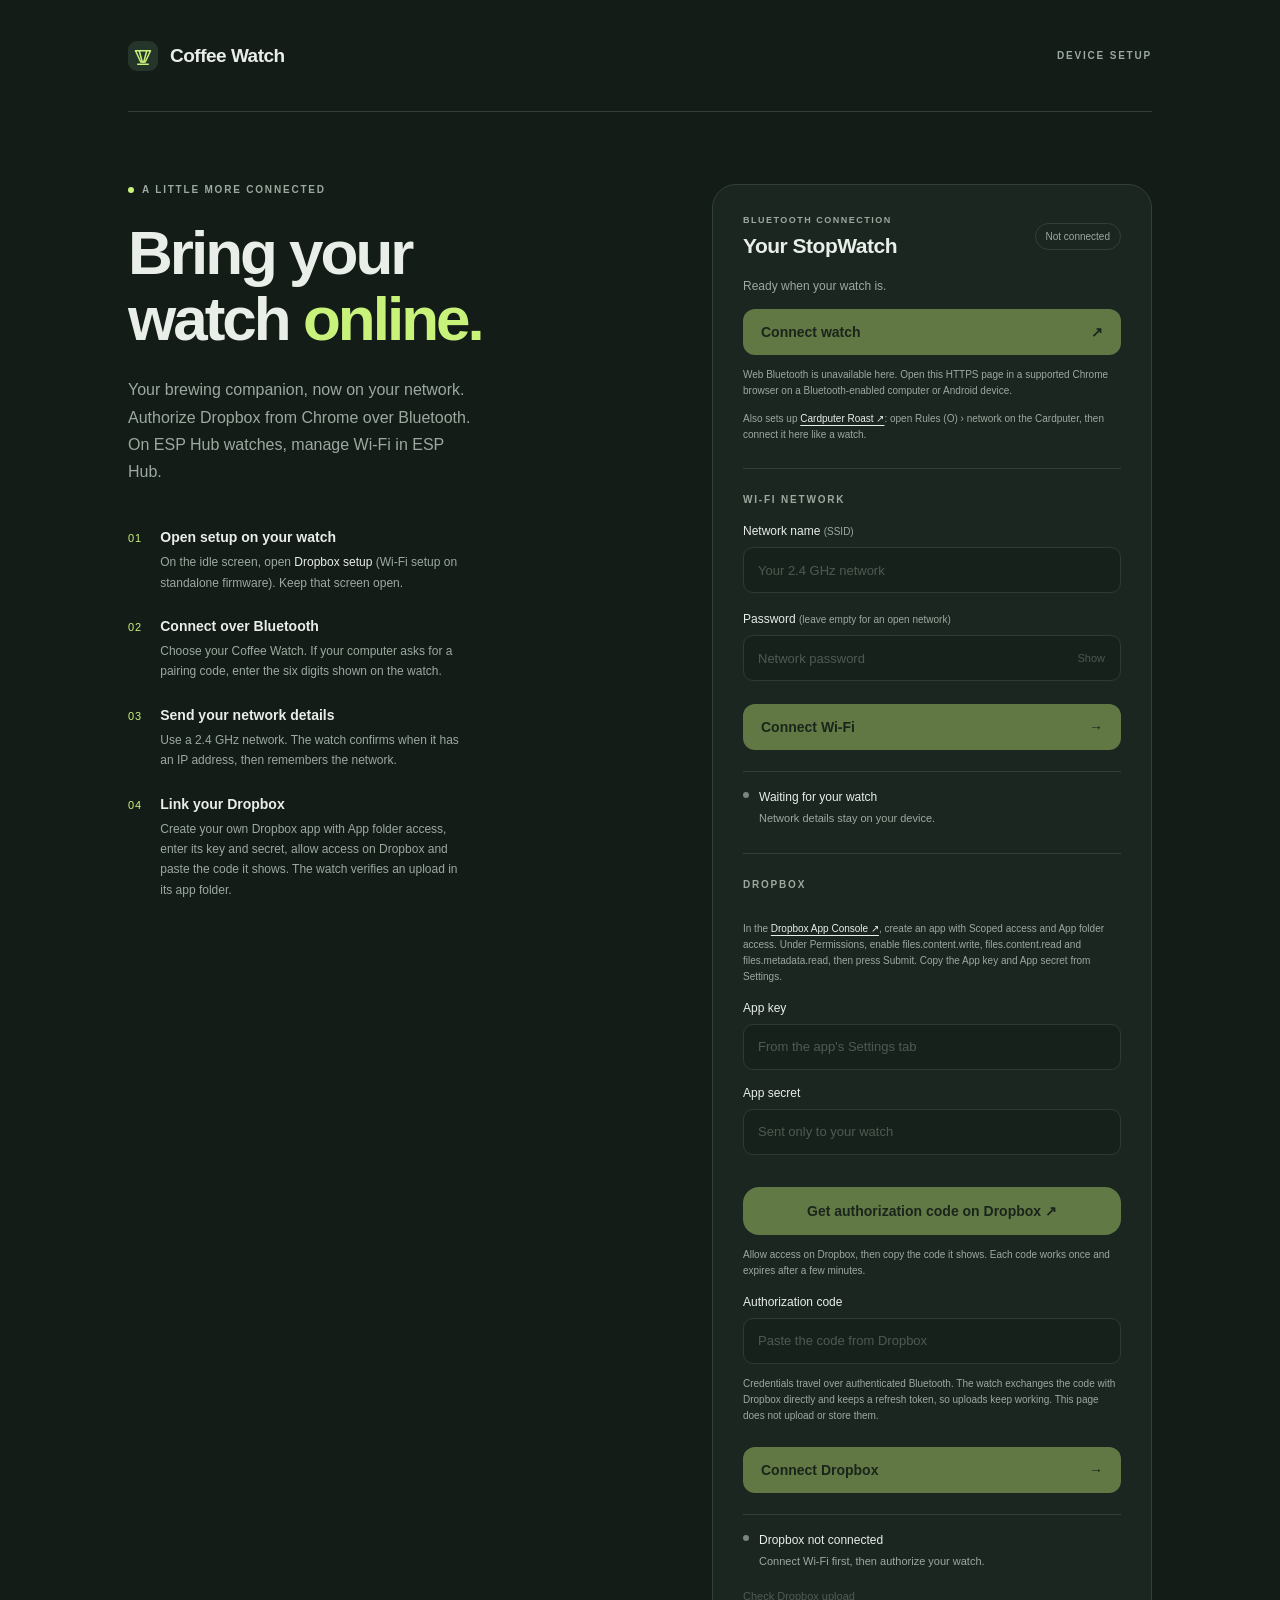
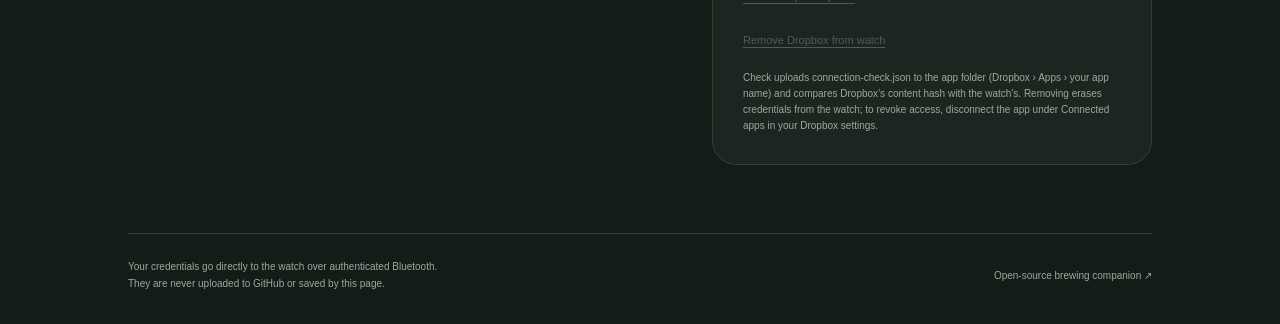
==== commit 186b5f28: "Serve Coffee Watch as an ESP Hub managed native StopWatch application" ====
--- a/web/index.html
+++ b/web/index.html
@@ -18,9 +18,9 @@
       <section class="intro" aria-labelledby="title">
         <div class="eyebrow"><span class="dot"></span> A LITTLE MORE CONNECTED</div>
         <h1 id="title">Bring your<br>watch <em>online.</em></h1>
-        <p class="lead">Your brewing companion, now on your network. Set up Wi-Fi and Dropbox directly from Chrome over Bluetooth.</p>
+        <p class="lead">Your brewing companion, now on your network. Authorize Dropbox from Chrome over Bluetooth. On ESP Hub watches, manage Wi-Fi in ESP Hub.</p>
         <ol class="steps">
-          <li><span class="step-no">01</span><div><h2>Open setup on your watch</h2><p>On the idle screen, press <strong>Wi-Fi setup</strong>. Keep that screen open.</p></div></li>
+          <li><span class="step-no">01</span><div><h2>Open setup on your watch</h2><p>On the idle screen, open <strong>Dropbox setup</strong> (Wi-Fi setup on standalone firmware). Keep that screen open.</p></div></li>
           <li><span class="step-no">02</span><div><h2>Connect over Bluetooth</h2><p>Choose your Coffee Watch. If your computer asks for a pairing code, enter the six digits shown on the watch.</p></div></li>
           <li><span class="step-no">03</span><div><h2>Send your network details</h2><p>Use a 2.4 GHz network. The watch confirms when it has an IP address, then remembers the network.</p></div></li>
           <li><span class="step-no">04</span><div><h2>Link your Dropbox</h2><p>Create your own Dropbox app with App folder access, enter its key and secret, allow access on Dropbox and paste the code it shows. The watch verifies an upload in its app folder.</p></div></li>
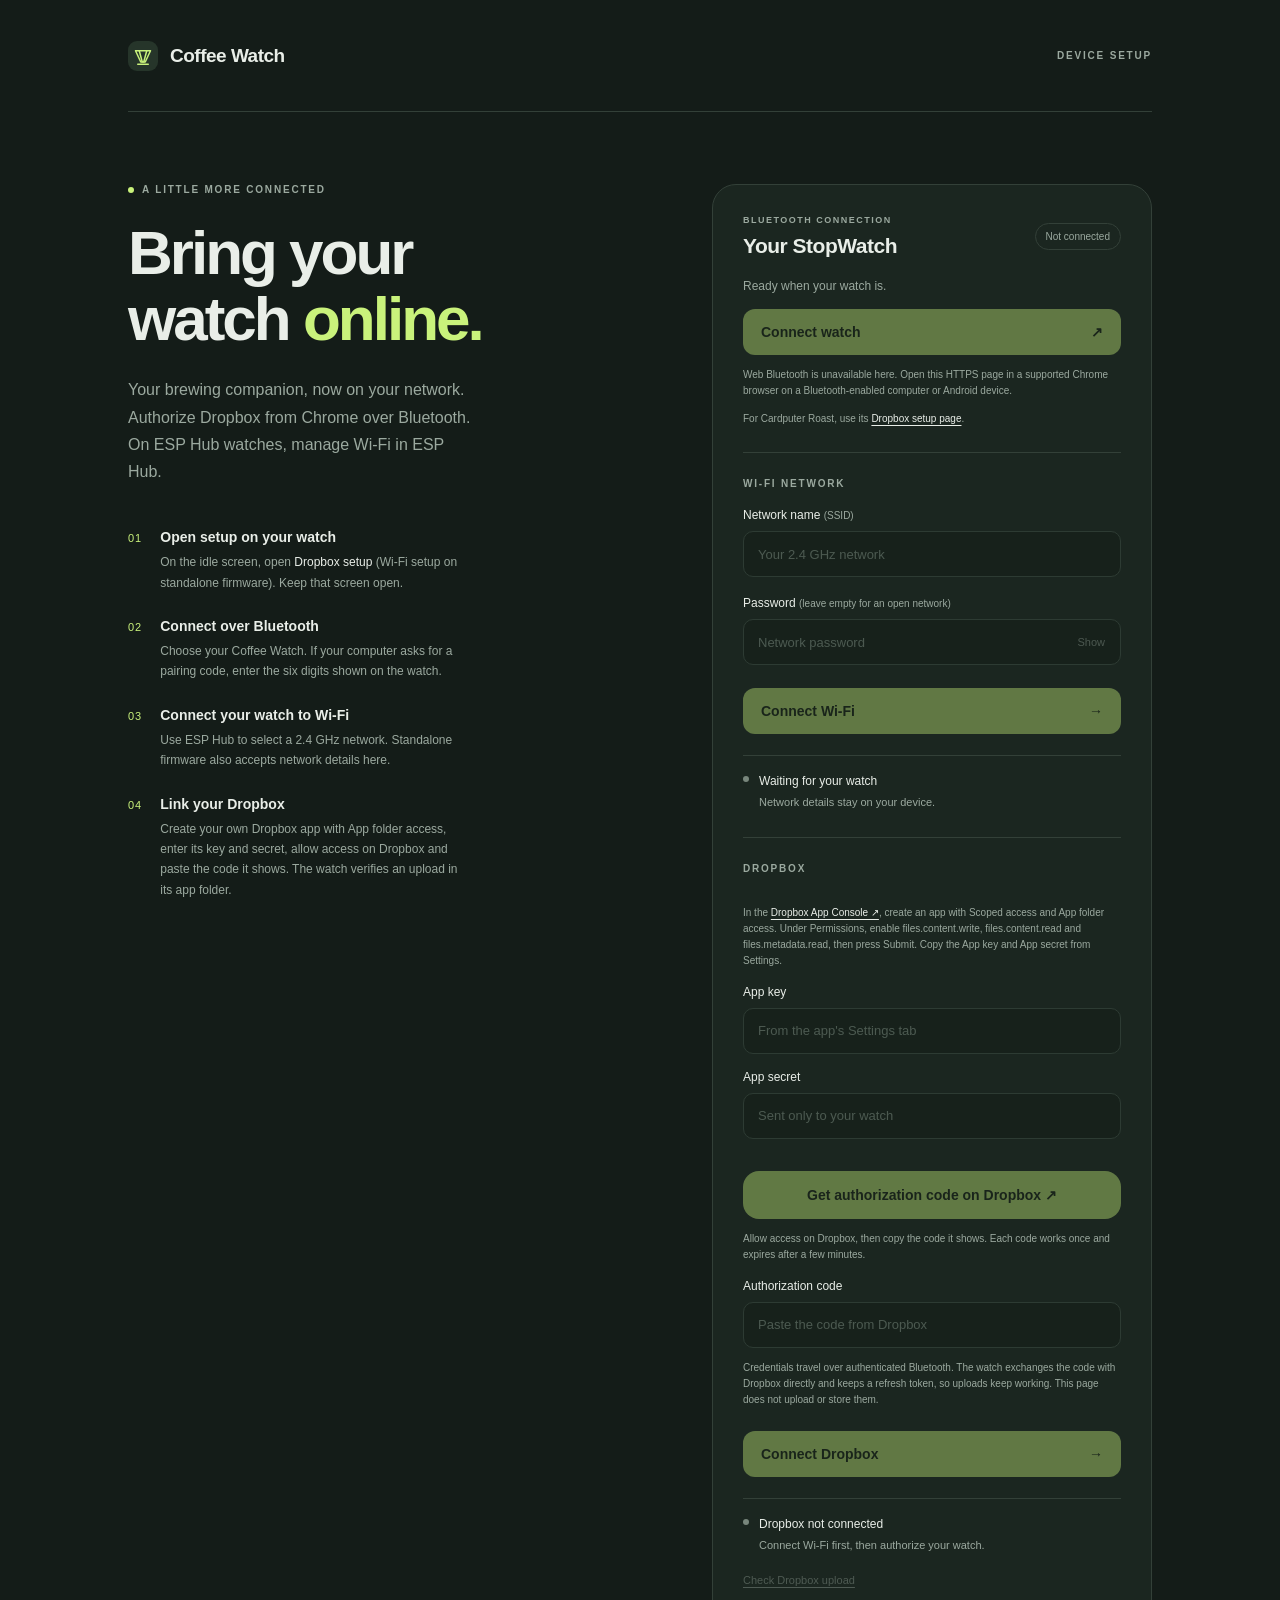
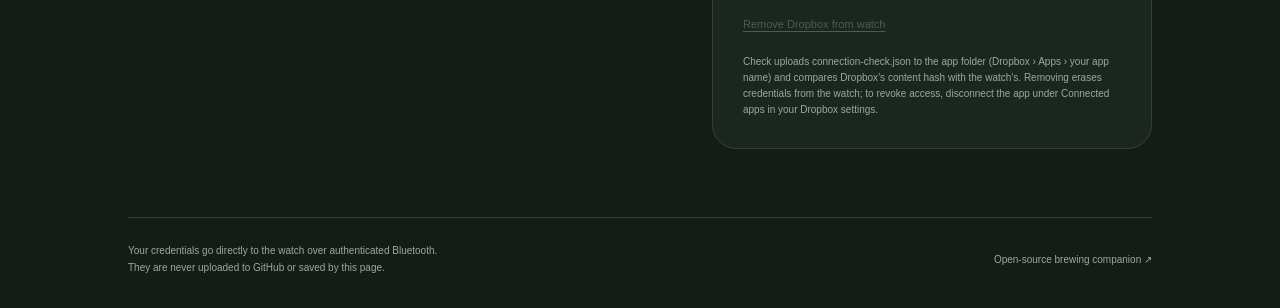
==== commit 285921c8: "Match StopWatch battery reporting and document its managed setup flow" ====
--- a/web/index.html
+++ b/web/index.html
@@ -22,7 +22,7 @@
         <ol class="steps">
           <li><span class="step-no">01</span><div><h2>Open setup on your watch</h2><p>On the idle screen, open <strong>Dropbox setup</strong> (Wi-Fi setup on standalone firmware). Keep that screen open.</p></div></li>
           <li><span class="step-no">02</span><div><h2>Connect over Bluetooth</h2><p>Choose your Coffee Watch. If your computer asks for a pairing code, enter the six digits shown on the watch.</p></div></li>
-          <li><span class="step-no">03</span><div><h2>Send your network details</h2><p>Use a 2.4 GHz network. The watch confirms when it has an IP address, then remembers the network.</p></div></li>
+          <li><span class="step-no">03</span><div><h2>Connect your watch to Wi-Fi</h2><p>Use ESP Hub to select a 2.4 GHz network. Standalone firmware also accepts network details here.</p></div></li>
           <li><span class="step-no">04</span><div><h2>Link your Dropbox</h2><p>Create your own Dropbox app with App folder access, enter its key and secret, allow access on Dropbox and paste the code it shows. The watch verifies an upload in its app folder.</p></div></li>
         </ol>
       </section>
@@ -32,7 +32,7 @@
         <button id="connect" class="primary" type="button">Connect watch <span aria-hidden="true">↗</span></button>
         <p id="error" class="error" role="alert" hidden></p>
         <p id="compatibility" class="hint">Use Chrome on a Bluetooth-enabled computer or Android device.</p>
-        <p class="hint">Also sets up <a class="inline-link" href="https://github.com/e7h4n/cardputer-roast" target="_blank" rel="noopener noreferrer" referrerpolicy="no-referrer">Cardputer Roast ↗</a>: open Rules (O) › network on the Cardputer, then connect it here like a watch.</p>
+        <p class="hint">For Cardputer Roast, use its <a class="inline-link" href="https://e7h4n.github.io/cardputer-roast/">Dropbox setup page</a>.</p>
         <div class="separator"></div>
         <form id="network-form" autocomplete="off">
           <fieldset id="network-fields" disabled>
